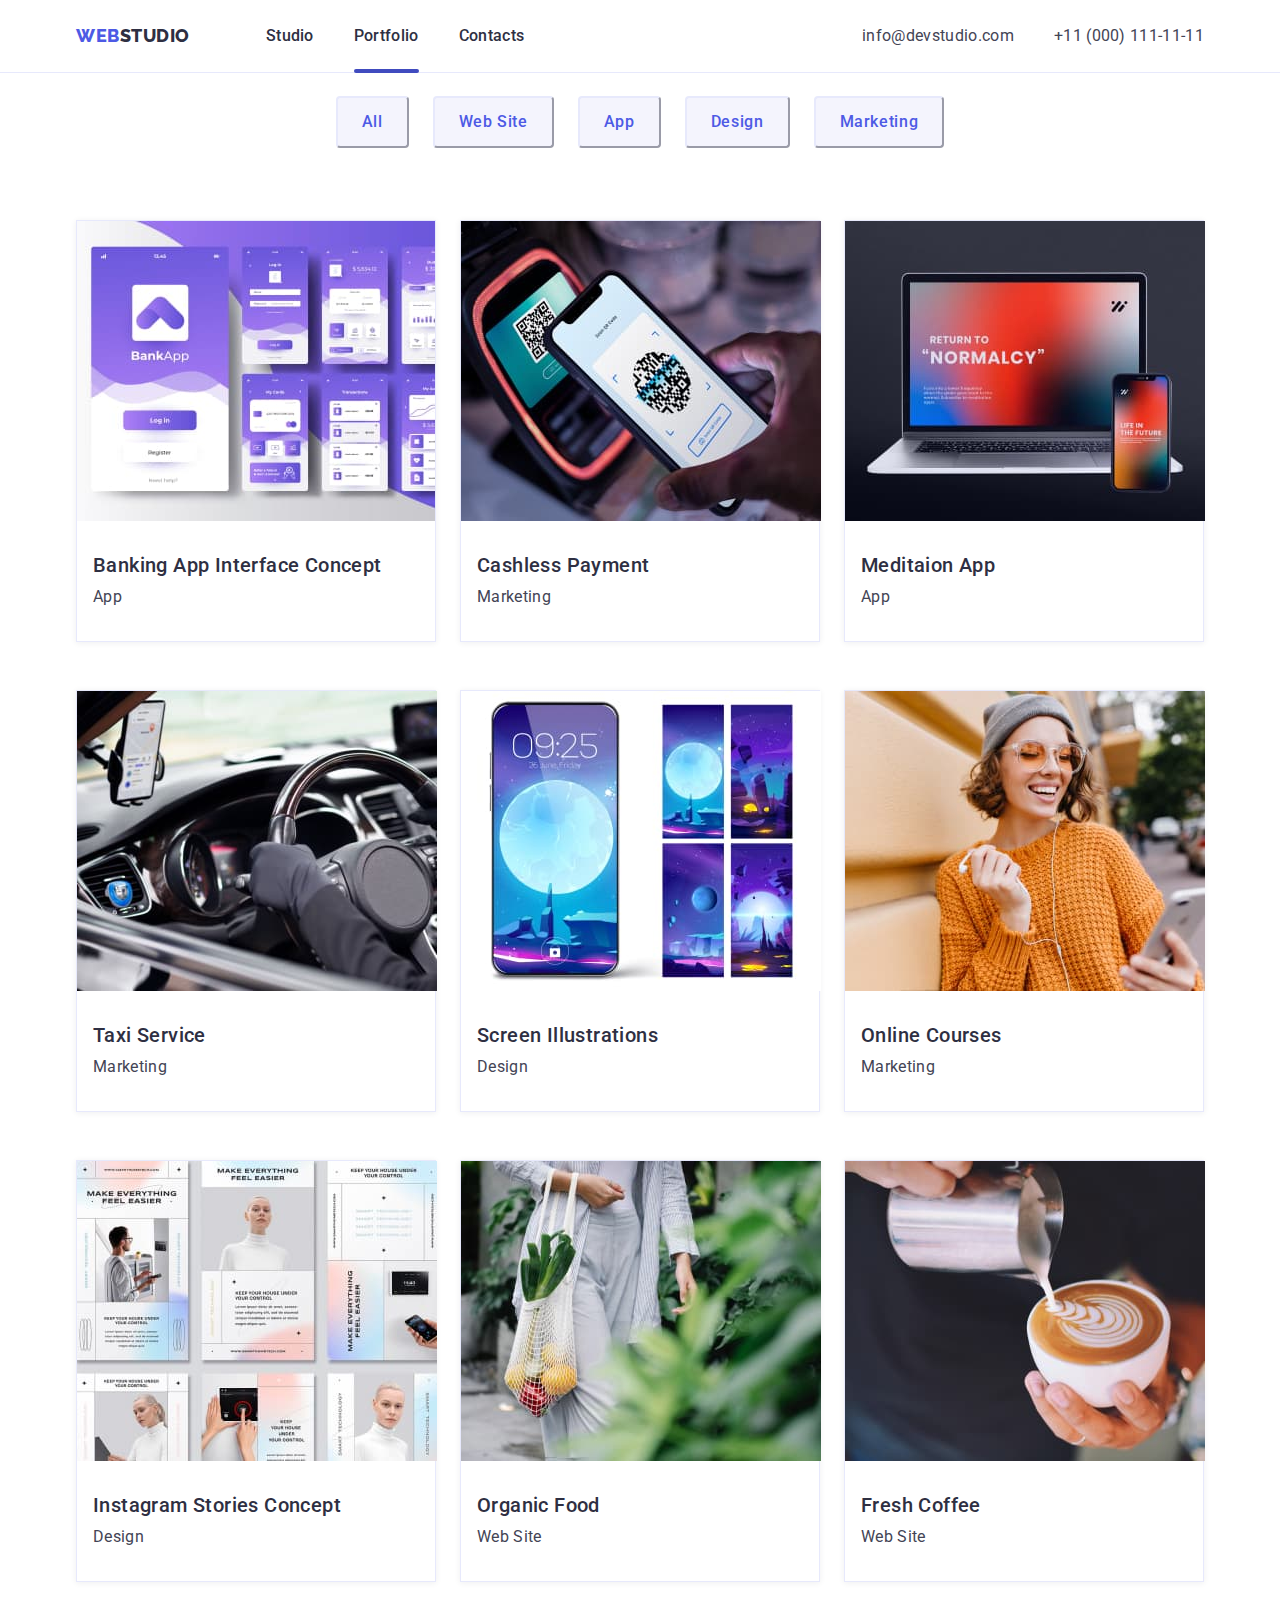
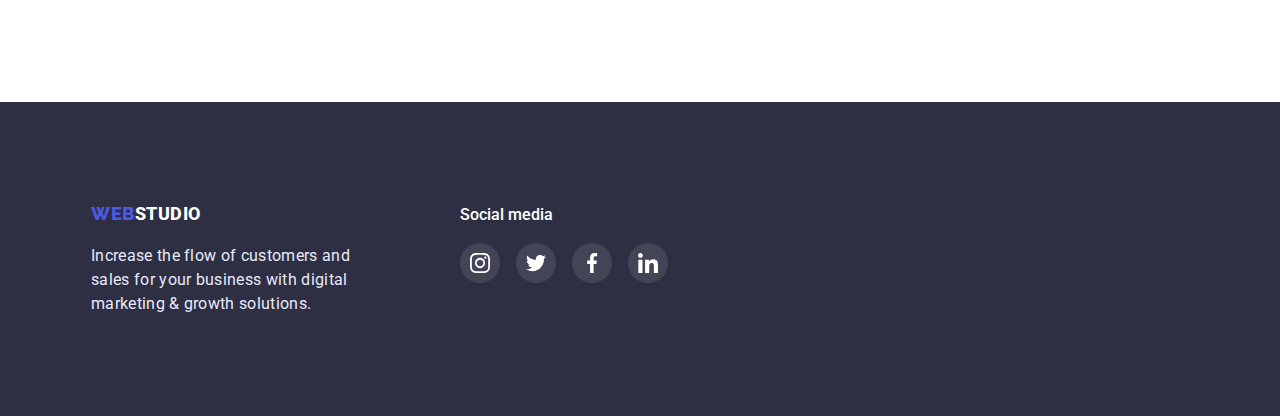
==== portfolio.html @ b11e37ed "дз5 неповне" ====
<!DOCTYPE html>
<html lang="en">
<head>
    <meta charset="UTF-8">
    <meta http-equiv="X-UA-Compatible" content="IE=edge">
    <meta name="viewport" content="width=device-width, initial-scale=1.0">
    <title>Portfolio</title>
    <link rel="preconnect" href="https://fonts.googleapis.com">
    <link rel="preconnect" href="https://fonts.gstatic.com" crossorigin>
    <link href="https://fonts.googleapis.com/css2?family=Raleway:wght@800&family=Roboto:wght@400;500&display=swap" rel="stylesheet">
    <link rel="stylesheet" href="https://cdnjs.cloudflare.com/ajax/libs/modern-normalize/1.1.0/modern-normalize.min.css">
    <link rel="stylesheet" href="./css/styles.css">
</head>
<body>
    <header class="main-header">
        <div class="flex container">
        <nav class="menu  flex-box-nav">
            <a class="link logo " href="./index.html"><span class="first-part-logo ">Web</span>Studio</a>
            <ul class="list flex-nav">
                <li class="menu-item">
                        <a class="menu-link link" href="./index.html">Studio</a> </li>
                    <li class="menu-item">
                        <a class="menu-link link current" href="./index.html">Portfolio</a></li>
                    <li class="menu-item">
                        <a class="menu-link link" href="">Contacts</a></li>
                </ul>
            </nav>
            <ul class="list flex-contact">  
                <li><a class="link contact-email" href="mailto:info@devstudio.com">info@devstudio.com</a></li>
                <li><a class="link contact-phone-number" href="tel:+110001111111">+11 (000) 111-11-11</a></li>      
            </ul>
        </div>
        </header>
    <main>
    <section class="links-page">                                           
        <div class="container-main-portfolio">
        <h1 class="visually-hidden" >Links page</h1>
            <ul class="list main-font-navigation flex">
                <li>
                <button class="primary-theme-button main-font-navigation-button" type="button">All</button> 
                </li>
                <li>
                <button class="primary-theme-button main-font-navigation-button" type="button">Web Site</button> 
                </li>
                <li>
                <button class="primary-theme-button main-font-navigation-button" type="button">App</button>   
                </li>
                <li>
                <button class="primary-theme-button main-font-navigation-button" type="button">Design</button>   
                </li>
                <li>
                <button class="primary-theme-button main-font-navigation-button" type="button">Marketing</button>   
                </li>
            </ul>
        

        
        <ul class="list link flex-container">
            <li class="mix-box-portfolio">
                <div class="img-portfolio-wrap">
                    <img src="./images/Portfolio-images/banking-app-interface-concept.jpg" width="360" alt="Phone app">
                    <p class="portfolio-text">14 Stylish and User-Friendly App Design Concepts · Task Manager App · 
                Calorie Tracker App · 
                Exotic Fruit Ecommerce App · Cloud Storage App</p>
                </div>
                
                <div class="title-card">
                    <h2 class="main-font-image" >Banking App Interface Concept</h2>
                    <p class="secondary-font-image">App</p>
                </div>
            </li>
            <li class="mix-box-portfolio">
                <img src="./images/Portfolio-images/cashless-payment.jpg" width="360" alt="Cashless Payment">
                <div class="title-card">
                <h2 class="main-font-image">Cashless Payment</h2>
                <p class="secondary-font-image">Marketing</p>
                </div>
                                
            </li>
            <li class="mix-box-portfolio">
                <img src="./images/Portfolio-images/meditaion-app.jpg" width="360" alt="Meditaion App">
                <div class="title-card">
                <h2 class="main-font-image">Meditaion App</h2>
                <p class="secondary-font-image">App</p>
                </div>
            </li>
            <li class="mix-box-portfolio">
                <img src="./images/Portfolio-images/taxi-service.jpg" width="360" alt="Hands driver">
                <div class="title-card">
                <h2 class="main-font-image">Taxi Service</h2>
                <p class="secondary-font-image">Marketing</p>
                </div>
            </li>
            <li class="mix-box-portfolio">
                <img src="./images/Portfolio-images/screen-illustrations.jpg" width="360" alt="Phone themes">
                <div class="title-card">
                <h2 class="main-font-image">Screen Illustrations</h2>
                <p class="secondary-font-image">Design</p>
                </div>
            </li>
            <li class="mix-box-portfolio">
                <img src="./images/Portfolio-images/online-courses.jpg" width="360" alt="Smiling girl">
                <div class="title-card">
                <h2 class="main-font-image">Online Courses</h2>
                <p class="secondary-font-image">Marketing</p>
                </div>
            </li>
            <li class="mix-box-portfolio">
                <img src="./images/Portfolio-images/instagram-stories-concept.jpg" width="360" alt="Pages of site">
                <div class="title-card">
                <h2 class="main-font-image">Instagram Stories Concept</h2>
                <p class="secondary-font-image">Design</p>
                </div>
            </li>
            <li class="mix-box-portfolio">
                <img src="./images/Portfolio-images/organic-food.jpg" width="360" alt="Mesh with vegetables">
                <div class="title-card">
                <h2 class="main-font-image">Organic Food</h2>
                <p class="secondary-font-image">Web Site</p>
                </div>
            </li>
            <li class="mix-box-portfolio">
                <img src="./images/Portfolio-images/fresh-coffee.jpg" width="360" alt="Cappucino">
                <div class="title-card">
                <h2 class="main-font-image">Fresh Coffee</h2>
                <p class="secondary-font-image">Web Site</p>
                </div>
            </li>
            
        </ul>
    </div>
    </section>

</main>
<footer class="dark-theme footer-bg" >
    <div class="footer-media">
        <div class="dark-theme-container">
            <a class="link logo dark-theme" href="./index.html"><span class="first-part-logo">Web</span>Studio</a>
            <p class="info-footer" > Increase the flow of customers and sales for your business with digital marketing & growth solutions.</p>
        
    </div>
    <div class="social-media">
        <h3 class="title-media">
            Social media
        </h3>
        <ul class="footer-list list">
            <li class="footer-soc-list">
                <a href="" class=" footer-soc-link link"> 
                    <svg class="icon-footer" width="20" height="20" >
                    <use href="./images/icons/soc-link/symbol-defs.svg#icon-instagram"></use>
                </svg>   
            </a>
            </li>
            <li class="footer-soc-list">
                <a href="" class=" footer-soc-link link"> 
                    <svg class="icon-footer" width="20" height="20" >
                    <use href="./images/icons/soc-link/symbol-defs.svg#icon-twitter"></use>
                </svg>   
            </a>
            </li>
            <li class="footer-soc-list">
                <a href="" class=" footer-soc-link link"> 
                    <svg class="icon-footer" width="20" height="20" >
                    <use href="./images/icons/soc-link/symbol-defs.svg#icon-facebook"></use>
                </svg>   
            </a>
            </li>
            <li class="footer-soc-list">
                <a href="" class=" footer-soc-link link"> 
                    <svg class="icon-footer" width="20" height="20" >
                    <use href="./images/icons/soc-link/symbol-defs.svg#icon-linkedin"></use>
                </svg>   
            </a>
            </li>
        </ul>
    </div>
</div>
</footer> 
        
</body>
</html>
---- css/styles.css ----
:root{    
    --logo-font:'Raleway', sans-serif;
    --primary-font:'Roboto', sans-serif;
    --accent-color:orange; 
    --primary-text-color:#2E2F42;
    --secondary-text-color:#434455;
    --link-background-color:#4D5AE5;
    --white-font:#FFFFFF;
}

img
{
    display: block;
    max-width: 100%, 
    /* height: auto */
}
.list{
    list-style: none;
    }
.link {
    text-decoration: none;
}
/* =============HEADER ============= */
body{
    font-family: var(--primary-font);
    color: var(--primary-text-color);
}

h1,h2,h3,h4,h5,h6, p {margin: 0; }

ul {margin: 0;padding-left: 0;}

/* =============FLEX-BOX ============= */

.container{
    /* outline: 2px solid tomato; */
    width: 1158px;
    padding-left: 15px;
    padding-right: 15px;
    margin-left: auto;
    margin-right: auto;
}

/* .container-header{
    width: 1158px;
    margin-left: auto;
    margin-right: auto;
} */

.flex-box-nav{
    display: flex;
    align-items: center;
}

.flex-nav{ 
    display: flex;
    margin-left: 76px;}

.flex-nav .menu-item:not(last-child){
    margin-right: 40px;}

/* =============/FLEX-BOX ============= */


.logo{
    font-family: var(--logo-font);
    text-transform: uppercase;
    font-weight: 800;
    font-size: 18px;
    line-height: 1.33;
    display: flex;
    align-items: center;
    letter-spacing: 0.03em;
    font-family: var(--primary-font);
    color: var(--primary-text-color);

    padding-top: 24px;
    padding-bottom: 24px;
}

.menu .logo{
    font-family: var(--logo-font);
}

.first-part-logo{
    color:var(--link-background-color);
    font-family: var(--logo-font);
}


.main-header{
    position: absolute;
    width: 100%;
    
    background-color: var(--white-font);
    
    border-bottom-width: 1px;
    border-bottom-style: solid;
    border-bottom-color: #E7E9FC;
}

.current{
position: relative;

}

.current::after{
    content: '';
    position: absolute;
    left: 0;
    bottom: -1px;
    width: 100%;
    height: 4px;
    border-radius: 2px;
    background-color:  #404BBF;
}


/*.menu{}*/

.menu-link{    
    font-weight: 500;
    font-size: 16px;
    line-height: 1.5;
    letter-spacing: 0.02em;
    font-family: var(--primary-font);
    color: var(--primary-text-color);
    transition-property: color;
    transition-duration: 250ms;
    transition-timing-function: cubic-bezier(0.4, 0, 0.2, 1);

    }

    .menu-item .menu-link{
        display: block;
        padding-top: 24px;
        padding-bottom: 24px;
    }

.menu-link:hover, .menu-link:focus {
    color: #404BBF;
}

.contact-email, .contact-phone-number{
    font-size: 16px;
    line-height: 1.5;
    letter-spacing: 0.02em;
    color: var(--secondary-text-color);
    padding-top: 24px;
    padding-bottom: 24px;
    transition-property: color;
    transition-duration: 250ms;
    transition-timing-function: cubic-bezier(0.4, 0, 0.2, 1);
}
.flex-contact{
    display: flex;
    margin-left: auto;

}
.flex{
    display: flex;
    align-items: center; 
    gap:24px;
    }



.contact-email:hover,.contact-email:focus,
.contact-phone-number:hover, .contact-phone-number:focus{
    color: #404BBF;
}

.contact-phone-number{
    margin-left: 40px;
}

/* =============/HEADER ============= */



/* =================COMPONENTS======== */
.modal-btn{
    font-family: var(--primary-font);
    font-weight: 500;
    font-size: 16px;
    display: block;

    min-width: 169px;
    height: 56px;  
    margin-top: 48px;
    margin-left: auto;
    margin-right: auto;
    
    line-height: 1.5;
    
    letter-spacing: 0.04em;
    color: var(--white-font);
    background: var(--link-background-color);
    box-shadow: 0px 4px 4px rgba(0, 0, 0, 0.15);
    border-radius: 4px;     
    cursor: pointer;
    border-color: var(--link-background-color);

    transition-property: background-color;
    transition-duration: 250ms;
    transition-timing-function: cubic-bezier(0.4, 0, 0.2, 1);
}

.modal-btn:hover, 
.modal-btn:focus{
    background-color: #404BBF;
}


.dark-theme{    
    color: var(--white-font);
}

.logo.dark-theme{
    padding-top: 0;
    padding-bottom: 0;
    margin-bottom: 16px;
}
/* ================FOOTER=========== */
.footer-bg{
    background-color:var(--primary-text-color);  
    padding-top: 100px;
    padding-bottom: 100px;}


.dark-theme-container{
    width: 264px;
    /* margin-right: auto; */
    padding-left: 15px;
    padding-right: 15px;
    
}  

.footer-media{
    width: 1158px;
    padding-left: 15px;
    padding-right: 15px;
    margin-left: auto;
    margin-right: auto;
    justify-content:flex-start;

    gap: 120px;

    display: flex;
/* outline: 1px solid red; */
align-items: baseline;
}

.title-media{
    margin-bottom: 16px;

    font-weight: 500;
    font-size: 16px;
    line-height: 1.5;
}


.info-footer{
    font-size: 16px;
    line-height: 1.5;
    letter-spacing: 0.02em;
    color: #E7E9FC;
    width: 264px;
    margin-top: 18px;

    transition-property: color;
    transition-duration: 250ms;
    transition-timing-function: cubic-bezier(0.4, 0, 0.2, 1);
}

/* .logo.dark-theme{


} */


.info-footer:hover, 
.info-footer:focus{color:var(--accent-color);}

.footer-list{
display: flex;
justify-content: center;
gap: 16px;
/* width: 208px; */
}

.footer-soc-list{
    width: 40px;
    height: 40px;

}

.footer-soc-link{
    width: 100%;
    height: 100%;
    background-color: rgba(255, 255, 255, 0.1);
    display: flex;
    align-items: center;
    justify-content: center;
    border-radius: 50%;

    transition-property: background-color;
    transition-duration: 250ms;
    transition-timing-function: cubic-bezier(0.4, 0, 0.2, 1);
}

    .icon-footer{
        fill: #fff;
    }

    .footer-soc-link:hover,
    .footer-soc-link:focus {
        background-color: #31D0AA;;
    }

/* ================/FOOTER=========== */


/*=================/COMPONENTS======== */

/* ================HERO=========== */
.hero{
    max-width: 1440px;
    background-color: var(--primary-text-color);
    padding-top: 188px;
    padding-bottom: 188px;
    height: 600px;
    margin-left: auto;
    margin-right: auto;
    background-image: linear-gradient(rgba(46, 47, 66, 0.7), rgba(46, 47, 66, 0.7)),
            url(../images/hero-bg/people-office-bg.jpg);   
}

.hero-tittle{   
    font-size: 56px;
    line-height: 1.07;
    text-align: center;
    letter-spacing: 0.02em;    
    max-width: 540px; 
    margin: 0 auto;
}
/* .box-hero{
    

} */
.functions{
    padding-bottom:120px;

}
.tools{
    padding-top: 120px;
    padding-bottom: 120px;
}
.tools-flex{
    display: inline-block;
    width: 264px;
    }

.tools-flex:nth-child(3){
    min-width: 264px;
}

/* .tools-link{
    width: 100%;
height: 100%;
background-color: #F4F4FD;
display: flex;
align-items: center;
justify-content: center;
border-radius: 4px; 
} */

.tools-link-icon{
fill: #FFFFFF;
}


.main-flex-tools .tools-flex:nth-child(3){
    width: 267px;
}

/* .box-tools{
   box-shadow: rgba(46, 47, 66, 0.08)
   rgba(46, 47, 66, 0.16)
   rgba(46, 47, 66, 0.08)
    
} */



.title-tools{
    font-weight: 500;
    font-size: 20px;
    line-height: 1.2;
    letter-spacing: 0.02em;
    width: 100%; 
    margin-bottom: 8px;

    }

.title-functions{
    font-size: 36px;
    line-height: 1.11;
    text-align: center;
    letter-spacing: 0.02em;
    text-transform: capitalize;

    margin-bottom: 72px;
}

.title-functions .flex{
    /* width: calc((100%-72px)/3); */
    gap: 24px;
}

.tools-flex::before{
    content:"";
    width: 100%;
    height: 112px;
    background-color: #F4F4FD;
    display: flex;
    border-radius: 4px;
    background-repeat: no-repeat;
    background-position: center;
    margin-bottom: 8px;
}

.tools-flex.icon-antenna::before{
    background-image: url('../images/icons/tools-icons/antenna.svg');
}

.tools-flex.icon-clock::before{
    background-image: url('../images/icons/tools-icons/clock.svg');
}

.tools-flex.icon-diagram::before{
    background-image: url('../images/icons/tools-icons/diagram.svg');
}

.tools-flex.icon-astronaut::before{
    background-image: url('../images/icons/tools-icons/astronaut.svg');
}

.team{
background-color: #F4F4FD ;
padding-bottom:120px ;
padding-top: 120px;

}

.main-flex-tools{
    align-items:flex-start;

}

.team-bg{
    background-color: var(--white-font);
    border-radius: 4px;
box-shadow: 0px 1px 6px rgba(46, 47, 66, 0.08), 
0px 1px 1px rgba(46, 47, 66, 0.16),
0px 2px 1px rgba(46, 47, 66, 0.08);}

.team-list{
display: flex;
justify-content: center;
gap: 24px;
}

.team-soc-list{
width: 40px;
height: 40px;

}

.team-soc-link{
    width: 100%;
    height: 100%;
    background-color: #4D5AE5;
    display: flex;
    align-items: center;
    justify-content: center;
    border-radius: 50%;

    transition-property: background-color;
    transition-duration: 250ms;
    transition-timing-function: cubic-bezier(0.4, 0, 0.2, 1);
}

.team-soc-link:hover,.team-soc-link:focus{
    background-color: #404BBF;
}
.team-soc-icon{
    fill: #ffffff;
}

.box-team{
    width: 264px;
    padding-top: 32px;
    padding-bottom: 32px;
    text-align: center;
}

.subteam-title{
    font-weight: 500;
    font-size: 20px;
    line-height: 1.2;
    letter-spacing: 0.02em;   

    margin-bottom: 8px;
}

.paragraph-team{
    font-size: 16px;
    line-height: 24px;
    /*text-align: center;*/
    letter-spacing: 0.02em;
    color: var(--secondary-text-color);
    margin-bottom: 8px;
}

.section-description{    
    font-size: 16px;
    line-height: 1.5;
    letter-spacing: 0.02em;
    color: var(--secondary-text-color);
}
.tools-flex.icon-diagram>.section-description{
    min-width: 266px;
}
/* ================/HERO=========== */




/* ================PORTFOLIO=========== */

.main-font-navigation{
    margin-bottom: 72px;
    justify-content:center;

    transition-property: color;
    transition-duration: 250ms;
    transition-timing-function: cubic-bezier(0.4, 0, 0.2, 1);
}


.main-font-navigation:hover, 
.main-font-navigation:focus {
    color: var(--accent-color); 
}

.main-font-navigation-button{
    font-family: var(--primary-font);
    font-weight: 500;
    font-size: 16px;
    line-height: 1.5;
    letter-spacing: 0.04em;
    cursor: pointer;

    padding: 12px 24px;
}

.main-font-image{
    font-weight: 500;
    font-size: 20px;
    line-height: 1.2;
    letter-spacing: 0.02em;
}

.links-page{
    padding-top: 96px;
    padding-bottom: 120px;
}
.secondary-font-image{
    
    font-size: 16px;
    line-height: 1.5;
    letter-spacing: 0.02em;
    color:var(--secondary-text-color);

    padding-top: 8px;
    
}
.mix-box-portfolio{
    width: 360px;
    margin-right: 24px;
    margin-bottom: 48px;
    
    border-width: 1px;
    border-style: solid;
    border-color: #E7E9FC;

    box-shadow: 0px 1px 6px rgba(46, 47, 66, 0.08);

    transition-property: box-shadow;
    transition-duration: 250ms;
    transition-timing-function: cubic-bezier(0.4, 0, 0.2, 1);

    position: relative;
}

.mix-box-portfolio:hover, 
.mix-box-portfolio:focus{
    box-shadow: 0px 1px 6px rgba(46, 47, 66, 0.08), 
    0px 1px 1px rgba(46, 47, 66, 0.16),
    0px 2px 1px rgba(46, 47, 66, 0.08);
}
.mix-box-portfolio:nth-child(3n){
    margin-right: 0;
}
.mix-box-portfolio:nth-last-child(-n+3){
    margin-bottom: 0;
}

.mix-box-portfolio:hover .portfolio-text{
    transform: translateY(0%);

}
.portfolio-text{
    position: absolute;
    top: 0;
    font-size: 16px;
    line-height: 1.5;
    letter-spacing: 0.02em;
    color: #F4F4FD;
    background-color: rgb(77, 90, 229);
    padding-left: 32px;
    padding-top: 40px;
    padding-right: 32px;
    padding-bottom: 164px;
    height: 100%;

    transform: translateY(100%);

    transition: transform 250ms cubic-bezier(0.4, 0, 0.2, 1);
}

.img-portfolio-wrap{
    position: relative;
    overflow: hidden;
}

/* .first-button{
    background-color: #404BBF;
    color: var(--white-font); 
    border-color: #404BBF;
    border-radius: 4px;  


} */

.primary-theme-button{
    background-color: #F4F4FD;
    color: var(--link-background-color);
    border-color: #E7E9FC;
    border-radius: 4px;

    transition-property: background-color, color, border-color;
    transition-duration: 250ms;
    transition-timing-function: cubic-bezier(0.4, 0, 0.2, 1);

}

.primary-theme-button:hover,
.primary-theme-button:focus{
    background-color: #404BBF;
    color: var(--white-font); 
    border-color: #404BBF;


}
.secondary-link-image{
    background-color: var(--link-background-color);
    font-size: 16px;
    line-height: 1.5;
    letter-spacing: 0.02em;
    color: #F4F4FD;
}
/* .box-nav-portfolio{
    
} */

.container-main-portfolio{
    
    width: 1158px;
    padding-left: 15px;
    padding-right: 15px;
    margin-left: auto;
    margin-right: auto;

}

.flex-container{
    display: flex;
    flex-wrap: wrap;
}
.container .flex-container{
    padding-bottom: 120px;
    padding-top: 32px;
}

.title-card{
    padding-top: 32px;
    padding-left: 16px;
    padding-bottom: 32px;
    /* padding-right: 54px; */
}

.customers{
    padding-top: 130px;
    padding-bottom: 120px;
}

/* .customers-box{


} */

.title-customers{
    font-size: 36px;
    line-height:1.11 ;
    text-align: center;
    letter-spacing: 0.02em;    
    margin-bottom: 72px;
}

.custom-list{
    display:flex ;
    gap:24px;
}


.customers-item{
    width: calc((100% - 120px) / 6);
    height: 88px;
    border-radius: 4px;
    border: 1px solid #8E8F99;
    }

.icon-customer{
    fill: #8E8F99;
}

.customers-soc-link{
    width: 100%;
    height: 100%;
        
    display: flex;

    justify-content: center;
    align-items: center;

    transition-property: border;
    transition-duration: 250ms;
    transition-timing-function: cubic-bezier(0.4, 0, 0.2, 1);
    }

.customers-soc-link:hover, 
.customers-soc-link:focus{
    border: 1px solid #4D5AE5;
}

.customers-soc-link:hover .icon-customer,
.customers-soc-link:focus .icon-customer {
    fill: #4D5AE5;
    
}

/* .icon-customer:hover, .icon-customer:focus{
    fill: #4D5AE5;
    
} */

.social-media{
    min-width: 96px;

    /* outline: 1px solid red; */
}

    /* ================/PORTFOLIO=========== */

/* ================Скрытый заголовок! Не редактировать=========== */
.visually-hidden {
    position: absolute;
    white-space: nowrap;
    width: 1px;
    height: 1px;
    overflow: hidden;
    border: 0;
    padding: 0;
    clip: rect(0 0 0 0);
    clip-path: inset(50%);
    margin: -1px;
}
/* ================/Скрытый заголовок! Не редактировать=========== */

.backdrop{
    position: fixed;
    top: 0;
    
    width: 100%;
    height: 100%;
    background-color: rgba(46, 47, 66, 0.4);

    transition-property: opacity visibility;
    transition-duration: 250ms;
    transition-timing-function: cubic-bezier(0.4, 0, 0.2, 1);
}
.is-hidden{
    opacity: 0;
    visibility: hidden;
    pointer-events: none;
}

.backdrop.is-hidden .modal{
    transform: translate(-50%, -50%) scale(0);
}

.modal{
    position: absolute;
    top: 50%;
    left:50%;

    transform: translate(-50%, -50%) scale(1);
    width: 408px;
    min-height: 576px;
    background-color: #FCFCFC;
    box-shadow: 0px 1px 1px rgba(0, 0, 0, 0.14), 0px 1px 3px rgba(0, 0, 0, 0.12), 0px 2px 1px rgba(0, 0, 0, 0.2);
    border-radius: 4px;

    padding: 24px;
    transition: transform 250ms cubic-bezier(0.4, 0, 0.2, 1);
}

.modal-close{
    width: 24px;
    height: 24px; 
    border-radius: 50%;
    display: block;
    margin-left: auto;

}

.modal-close-link{
    /* width: 24px;
    height: 24px; */
}

.modal-close-icon{
    /* border-radius: 50%; */
    /* display: flex;
    align-items: center;
    justify-content: center;

    background-color: #E7E9FC;
    border: 1px solid rgba(0, 0, 0, 0.1); */
    

}
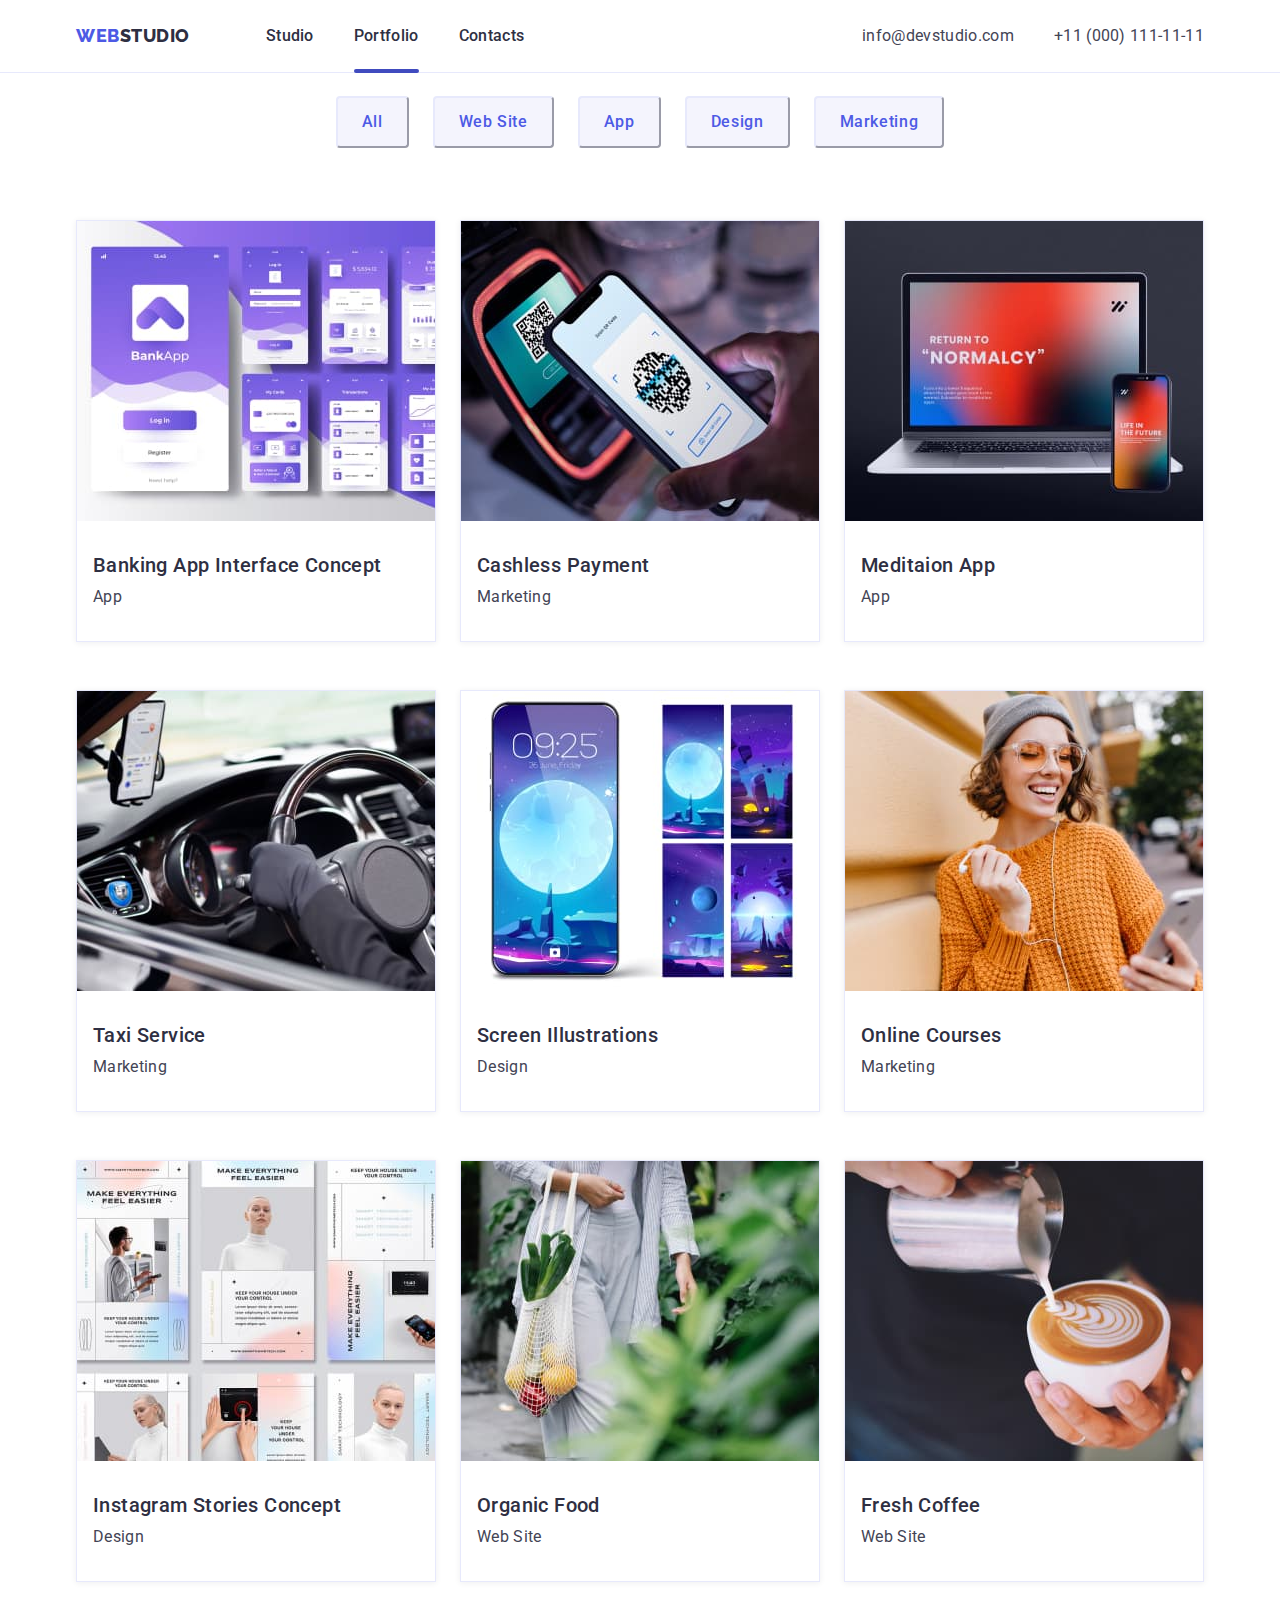
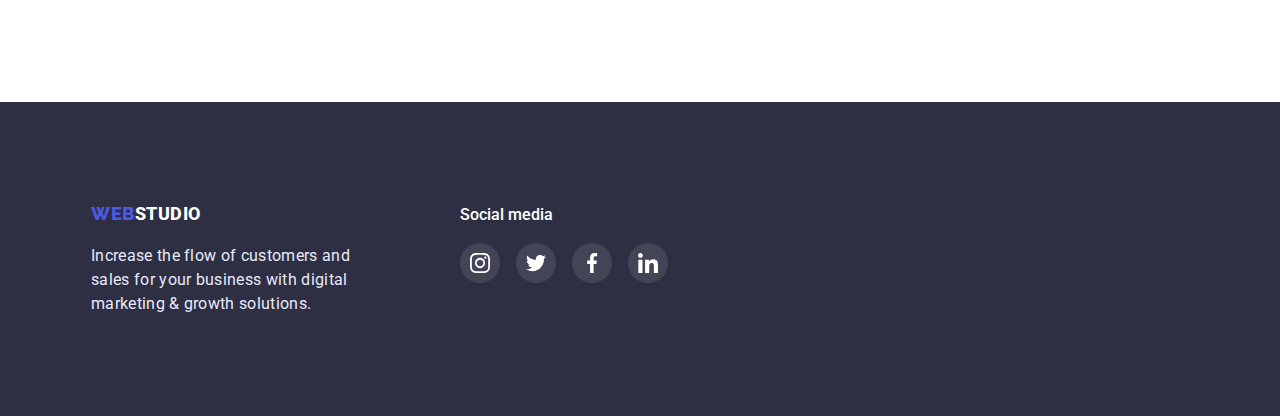
==== commit ccdaee90: "на перевірку дз5" ====
--- a/portfolio.html
+++ b/portfolio.html
@@ -70,7 +70,12 @@
                 </div>
             </li>
             <li class="mix-box-portfolio">
+                <div class="img-portfolio-wrap">
                 <img src="./images/Portfolio-images/cashless-payment.jpg" width="360" alt="Cashless Payment">
+                <p class="portfolio-text">14 Stylish and User-Friendly App Design Concepts · Task Manager App · 
+                    Calorie Tracker App · 
+                    Exotic Fruit Ecommerce App · Cloud Storage App</p>
+                </div>
                 <div class="title-card">
                 <h2 class="main-font-image">Cashless Payment</h2>
                 <p class="secondary-font-image">Marketing</p>
@@ -78,49 +83,84 @@
                                 
             </li>
             <li class="mix-box-portfolio">
+                <div class="img-portfolio-wrap">
                 <img src="./images/Portfolio-images/meditaion-app.jpg" width="360" alt="Meditaion App">
+                <p class="portfolio-text">14 Stylish and User-Friendly App Design Concepts · Task Manager App · 
+                    Calorie Tracker App · 
+                    Exotic Fruit Ecommerce App · Cloud Storage App</p>
+                </div>
                 <div class="title-card">
                 <h2 class="main-font-image">Meditaion App</h2>
                 <p class="secondary-font-image">App</p>
                 </div>
             </li>
             <li class="mix-box-portfolio">
+                <div class="img-portfolio-wrap"> 
                 <img src="./images/Portfolio-images/taxi-service.jpg" width="360" alt="Hands driver">
+                <p class="portfolio-text">14 Stylish and User-Friendly App Design Concepts · Task Manager App · 
+                    Calorie Tracker App · 
+                    Exotic Fruit Ecommerce App · Cloud Storage App</p>
+                </div>
                 <div class="title-card">
                 <h2 class="main-font-image">Taxi Service</h2>
                 <p class="secondary-font-image">Marketing</p>
                 </div>
             </li>
             <li class="mix-box-portfolio">
+                <div class="img-portfolio-wrap"> 
                 <img src="./images/Portfolio-images/screen-illustrations.jpg" width="360" alt="Phone themes">
+                <p class="portfolio-text">14 Stylish and User-Friendly App Design Concepts · Task Manager App · 
+                    Calorie Tracker App · 
+                    Exotic Fruit Ecommerce App · Cloud Storage App</p>
+                </div>
                 <div class="title-card">
                 <h2 class="main-font-image">Screen Illustrations</h2>
                 <p class="secondary-font-image">Design</p>
                 </div>
             </li>
             <li class="mix-box-portfolio">
+                <div class="img-portfolio-wrap"> 
                 <img src="./images/Portfolio-images/online-courses.jpg" width="360" alt="Smiling girl">
+                <p class="portfolio-text">14 Stylish and User-Friendly App Design Concepts · Task Manager App · 
+                    Calorie Tracker App · 
+                    Exotic Fruit Ecommerce App · Cloud Storage App</p>
+                </div>
                 <div class="title-card">
                 <h2 class="main-font-image">Online Courses</h2>
                 <p class="secondary-font-image">Marketing</p>
                 </div>
             </li>
             <li class="mix-box-portfolio">
+                <div class="img-portfolio-wrap"> 
                 <img src="./images/Portfolio-images/instagram-stories-concept.jpg" width="360" alt="Pages of site">
+                <p class="portfolio-text">14 Stylish and User-Friendly App Design Concepts · Task Manager App · 
+                    Calorie Tracker App · 
+                    Exotic Fruit Ecommerce App · Cloud Storage App</p>
+                </div>
                 <div class="title-card">
                 <h2 class="main-font-image">Instagram Stories Concept</h2>
                 <p class="secondary-font-image">Design</p>
                 </div>
             </li>
             <li class="mix-box-portfolio">
+                <div class="img-portfolio-wrap"> 
                 <img src="./images/Portfolio-images/organic-food.jpg" width="360" alt="Mesh with vegetables">
+                <p class="portfolio-text">14 Stylish and User-Friendly App Design Concepts · Task Manager App · 
+                    Calorie Tracker App · 
+                    Exotic Fruit Ecommerce App · Cloud Storage App</p>
+                </div>
                 <div class="title-card">
                 <h2 class="main-font-image">Organic Food</h2>
                 <p class="secondary-font-image">Web Site</p>
                 </div>
             </li>
             <li class="mix-box-portfolio">
+                <div class="img-portfolio-wrap"> 
                 <img src="./images/Portfolio-images/fresh-coffee.jpg" width="360" alt="Cappucino">
+                <p class="portfolio-text">14 Stylish and User-Friendly App Design Concepts · Task Manager App · 
+                    Calorie Tracker App · 
+                    Exotic Fruit Ecommerce App · Cloud Storage App</p>
+                </div>
                 <div class="title-card">
                 <h2 class="main-font-image">Fresh Coffee</h2>
                 <p class="secondary-font-image">Web Site</p>
--- a/css/styles.css
+++ b/css/styles.css
@@ -841,24 +841,20 @@
     width: 24px;
     height: 24px; 
     border-radius: 50%;
-    display: block;
+    display: flex;
+    justify-content: center;
+    align-items: center;
     margin-left: auto;
-
-}
-
-.modal-close-link{
-    /* width: 24px;
-    height: 24px; */
-}
-
-.modal-close-icon{
-    /* border-radius: 50%; */
-    /* display: flex;
+    background-color: #E7E9FC;
+    border: 1px solid rgba(0, 0, 0, 0.1);
+}
+
+
+
+/* .modal-close-icon{
+    display: flex;
     align-items: center;
-    justify-content: center;
-
-    background-color: #E7E9FC;
-    border: 1px solid rgba(0, 0, 0, 0.1); */
-    
-
-}+    justify-content: center; 
+    
+
+} */